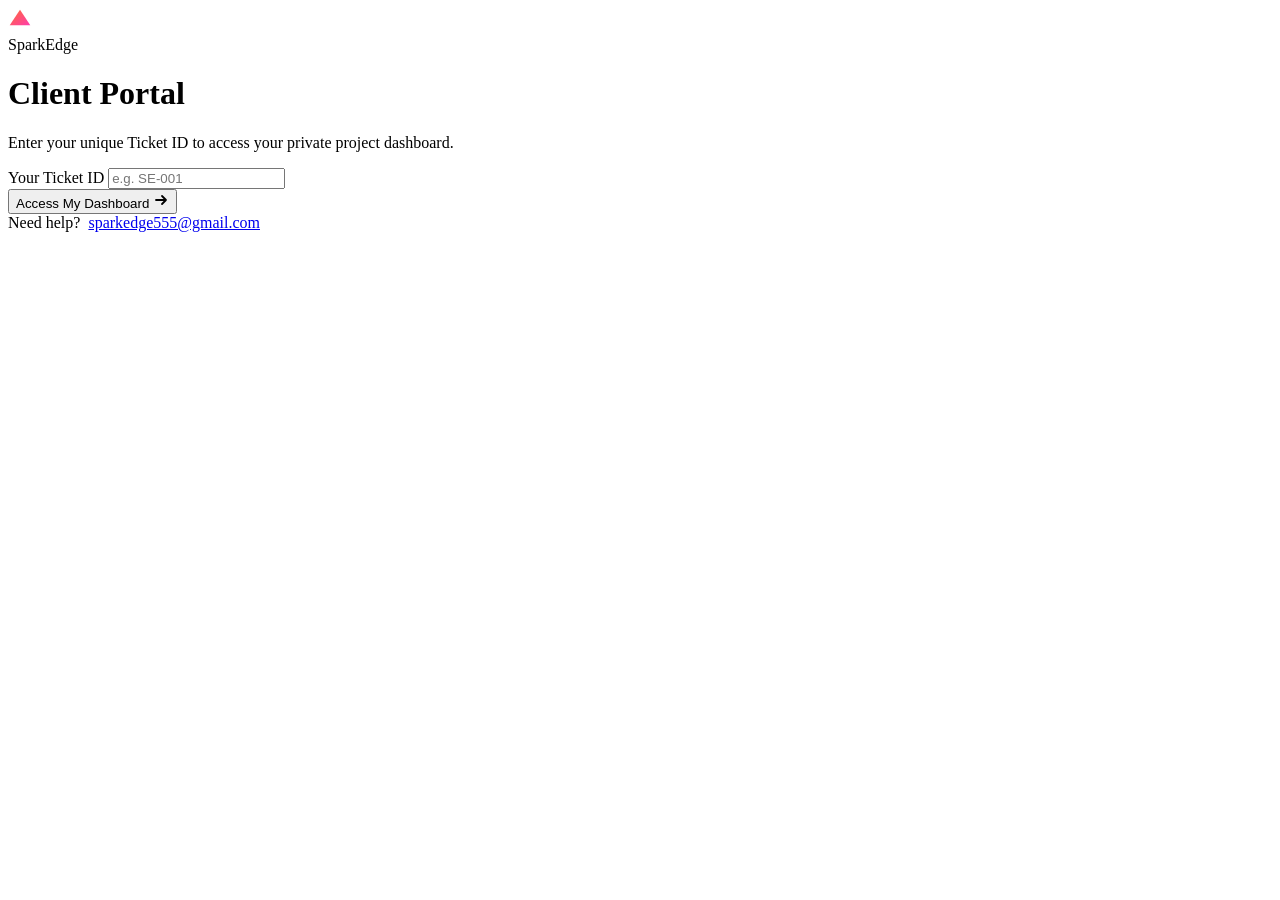
==== index.html @ 5d83d629 "Update index.html" ====
<!DOCTYPE html>
<html lang="en">
<head>
  <meta charset="UTF-8"/>
  <meta name="viewport" content="width=device-width, initial-scale=1.0"/>
  <title>SparkEdge — Client Portal</title>
 <!-- =========================
     FAVICONS & APP ICONS
========================= -->

<!-- Standard Favicon -->
<link rel="icon" type="image/x-icon" href="./favicons/favicon.ico">

<!-- PNG Favicons -->
<link rel="icon" type="image/png" sizes="16x16" href="./favicons/favicon-16x16.png">

<link rel="icon" type="image/png" sizes="32x32" href="./favicons/favicon-32x32.png">

<link rel="icon" type="image/png" sizes="48x48" href="./favicons/favicon-48x48.png">

<!-- Android Chrome -->
<link rel="icon" type="image/png" sizes="192x192" href="./favicons/android-chrome-192x192.png">

<link rel="icon" type="image/png" sizes="512x512" href="./favicons/android-chrome-512x512.png">

<!-- Apple Touch Icon -->
<link rel="apple-touch-icon" sizes="180x180" href="./favicons/apple-touch-icon-180x180.png">

<!-- Web App Manifest -->
<link rel="manifest" href="./favicons/manifest.webmanifest">

<!-- Safari Pinned Tab -->
<link rel="mask-icon" href="./favicons/safari-pinned-tab.svg" color="#ff6a00">

  <link rel="stylesheet" href="style.css">

<!-- Theme Colors -->
<meta name="theme-color" content="#000000">
<meta name="msapplication-TileColor" content="#000000">

<!-- Mobile Web App -->
<meta name="mobile-web-app-capable" content="yes">
<meta name="apple-mobile-web-app-capable" content="yes">
<meta name="apple-mobile-web-app-status-bar-style" content="black-translucent">

<!-- App Name -->
<meta name="application-name" content="SparkEdge">
<meta name="apple-mobile-web-app-title" content="SparkEdge">
<!-- Google Fonts -->
  <link rel="stylesheet" href="style.css"/>
  <link href="https://fonts.googleapis.com/css2?family=Syne:wght@400;600;700;800&family=DM+Sans:wght@300;400;500&display=swap" rel="stylesheet"/>
</head>
<body class="login-page">

  <div class="bg-grid"></div>
  <div class="bg-glow glow-1"></div>
  <div class="bg-glow glow-2"></div>

  <div class="login-wrap">
    <div class="login-card">

      <div class="brand">
        <div class="brand-icon">
          <svg width="24" height="24" viewBox="0 0 28 28" fill="none">
            <polygon points="14,2 26,20 2,20" fill="url(#lg)"/>
            <defs>
              <linearGradient id="lg" x1="0%" y1="0%" x2="100%" y2="100%">
                <stop offset="0%" style="stop-color:#FF6B35"/>
                <stop offset="100%" style="stop-color:#FF3CAC"/>
              </linearGradient>
            </defs>
          </svg>
        </div>
        <span class="brand-name">SparkEdge</span>
      </div>

      <h1 class="login-title">Client Portal</h1>
      <p class="login-sub">Enter your unique Ticket ID to access your private project dashboard.</p>

      <div class="input-group">
        <label for="ticketInput">Your Ticket ID</label>
        <input
          type="text"
          id="ticketInput"
          placeholder="e.g. SE-001"
          autocomplete="off"
          spellcheck="false"
        />
      </div>

      <button class="btn-primary" onclick="accessPortal()">
        Access My Dashboard
        <svg width="16" height="16" viewBox="0 0 16 16" fill="none">
          <path d="M3 8h10M9 4l4 4-4 4" stroke="currentColor" stroke-width="1.8" stroke-linecap="round" stroke-linejoin="round"/>
        </svg>
      </button>

      <p id="errorMsg" class="error-msg" style="display:none">
        ⚠️ Invalid Ticket ID. Please check with your project manager.
      </p>

      <div class="login-footer">
        Need help? &nbsp;<a href="mailto:sparkedge555@gmail.com">sparkedge555@gmail.com</a>
      </div>

    </div>
  </div>

  <script>
    document.getElementById('ticketInput').addEventListener('keydown', function(e) {
      if (e.key === 'Enter') accessPortal();
    });

    function accessPortal() {
      const input    = document.getElementById('ticketInput').value.trim().toUpperCase();
      const errorMsg = document.getElementById('errorMsg');

      /* ──────────────────────────────────────────────────────────
         ADD NEW TICKET IDs HERE each time you onboard a client.
         Example: add 'SE-004' when you create SE-004.html
      ────────────────────────────────────────────────────────── */
      const validTickets = ['SE-001', 'SE-002', 'SE-003', ];

      if (validTickets.includes(input)) {
        errorMsg.style.display = 'none';
        window.location.href = `${input}.html`;   /* flat folder — files are in same folder */
      } else {
        errorMsg.style.display = 'block';
        const inp = document.getElementById('ticketInput');
        inp.classList.add('shake');
        setTimeout(() => inp.classList.remove('shake'), 500);
      }
    }
  </script>

</body>
</html>
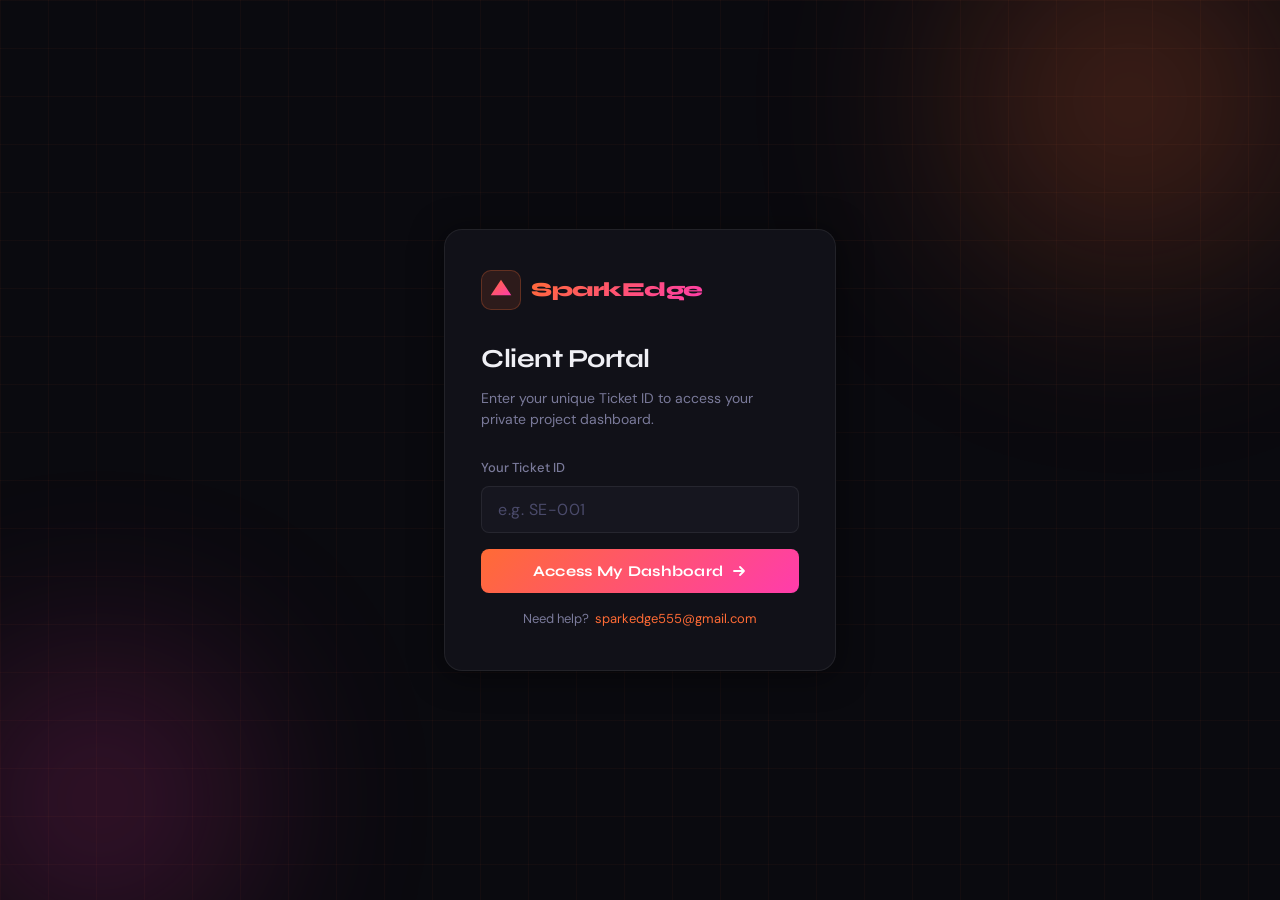
==== commit 67d7e602: "Update index.html" ====
--- a/index.html
+++ b/index.html
@@ -32,7 +32,7 @@
 <!-- Safari Pinned Tab -->
 <link rel="mask-icon" href="./favicons/safari-pinned-tab.svg" color="#ff6a00">
 
-  <link rel="stylesheet" href="style.css">
+  
 
 <!-- Theme Colors -->
 <meta name="theme-color" content="#000000">
--- a/style.css
+++ b/style.css
@@ -0,0 +1,548 @@
+/* ============================================================
+   SparkEdge Client Portal — style.css
+   Project: sparkedge-client-portal
+   Email:   sparkedge555@gmail.com
+   ============================================================ */
+
+:root {
+  --bg:          #0A0A0F;
+  --bg-card:     #111118;
+  --bg-raised:   #16161F;
+  --border:      rgba(255,255,255,0.07);
+  --border-glow: rgba(255,107,53,0.25);
+
+  --accent:      #FF6B35;
+  --accent-2:    #FF3CAC;
+  --accent-fade: rgba(255,107,53,0.12);
+  --accent-fade2:rgba(255,107,53,0.06);
+
+  --text:        #F0F0F5;
+  --text-muted:  #7A7A9A;
+  --text-dim:    #4A4A6A;
+
+  --success:     #22C55E;
+  --warning:     #F59E0B;
+  --danger:      #EF4444;
+  --info:        #3B82F6;
+
+  --radius:      12px;
+  --radius-lg:   18px;
+  --radius-sm:   8px;
+
+  --shadow:      0 4px 32px rgba(0,0,0,0.5);
+  --shadow-card: 0 2px 16px rgba(0,0,0,0.4);
+
+  --font-display: 'Syne', sans-serif;
+  --font-body:    'DM Sans', sans-serif;
+  --transition:   all 0.2s ease;
+}
+
+*, *::before, *::after { box-sizing: border-box; margin: 0; padding: 0; }
+html { scroll-behavior: smooth; }
+body {
+  background: var(--bg);
+  color: var(--text);
+  font-family: var(--font-body);
+  font-size: 15px;
+  line-height: 1.6;
+  min-height: 100vh;
+  -webkit-font-smoothing: antialiased;
+}
+a { color: var(--accent); text-decoration: none; }
+a:hover { text-decoration: underline; }
+
+/* ═══════════════════════════════════════════════════════════
+   LOGIN PAGE
+═══════════════════════════════════════════════════════════ */
+.login-page {
+  display: flex; align-items: center; justify-content: center;
+  min-height: 100vh; position: relative; overflow: hidden;
+}
+.bg-grid {
+  position: fixed; inset: 0;
+  background-image:
+    linear-gradient(rgba(255,107,53,0.04) 1px, transparent 1px),
+    linear-gradient(90deg, rgba(255,107,53,0.04) 1px, transparent 1px);
+  background-size: 48px 48px; pointer-events: none;
+}
+.bg-glow { position: fixed; border-radius: 50%; filter: blur(100px); pointer-events: none; opacity: 0.35; }
+.glow-1 { width:500px;height:500px; background:radial-gradient(circle,#FF6B35,transparent 70%); top:-150px;right:-100px; animation:float1 8s ease-in-out infinite; }
+.glow-2 { width:400px;height:400px; background:radial-gradient(circle,#FF3CAC,transparent 70%); bottom:-100px;left:-100px; animation:float2 10s ease-in-out infinite; }
+@keyframes float1 { 0%,100%{transform:translate(0,0)} 50%{transform:translate(-30px,30px)} }
+@keyframes float2 { 0%,100%{transform:translate(0,0)} 50%{transform:translate(20px,-20px)} }
+
+.login-wrap { position:relative; z-index:10; width:100%; max-width:440px; padding:24px; }
+.login-card {
+  background:var(--bg-card); border:1px solid var(--border);
+  border-radius:var(--radius-lg); padding:40px 36px;
+  box-shadow:var(--shadow); backdrop-filter:blur(20px);
+  animation:slideUp 0.5s ease both;
+}
+@keyframes slideUp { from{opacity:0;transform:translateY(24px)} to{opacity:1;transform:translateY(0)} }
+
+.brand { display:flex; align-items:center; gap:10px; margin-bottom:28px; }
+.brand-icon {
+  width:40px;height:40px; background:var(--accent-fade);
+  border:1px solid var(--border-glow); border-radius:10px;
+  display:flex;align-items:center;justify-content:center;
+}
+.brand-name {
+  font-family:var(--font-display); font-weight:800; font-size:20px;
+  letter-spacing:-0.5px;
+  background:linear-gradient(135deg,#FF6B35,#FF3CAC);
+  -webkit-background-clip:text; -webkit-text-fill-color:transparent; background-clip:text;
+}
+.login-title { font-family:var(--font-display); font-size:26px; font-weight:700; letter-spacing:-0.5px; margin-bottom:8px; }
+.login-sub { color:var(--text-muted); font-size:14px; margin-bottom:28px; line-height:1.5; }
+
+.input-group { margin-bottom:16px; }
+.input-group label { display:block; font-size:13px; font-weight:500; color:var(--text-muted); margin-bottom:8px; }
+.input-group input {
+  width:100%; background:var(--bg-raised); border:1px solid var(--border);
+  border-radius:var(--radius-sm); padding:13px 16px; color:var(--text);
+  font-family:var(--font-display); font-size:16px; font-weight:600;
+  letter-spacing:2px; transition:var(--transition); outline:none;
+}
+.input-group input::placeholder { font-weight:400; letter-spacing:0.5px; color:var(--text-dim); font-family:var(--font-body); }
+.input-group input:focus { border-color:var(--accent); box-shadow:0 0 0 3px var(--accent-fade); }
+
+.btn-primary {
+  width:100%; background:linear-gradient(135deg,#FF6B35,#FF3CAC);
+  color:#fff; border:none; border-radius:var(--radius-sm);
+  padding:13px 20px; font-family:var(--font-display); font-size:15px;
+  font-weight:700; cursor:pointer; display:flex; align-items:center;
+  justify-content:center; gap:8px; transition:var(--transition);
+  margin-bottom:16px; letter-spacing:0.3px; text-decoration:none;
+}
+.btn-primary:hover { opacity:0.9; transform:translateY(-1px); box-shadow:0 8px 24px rgba(255,107,53,0.35); text-decoration:none; color:#fff; }
+.btn-primary:active { transform:translateY(0); }
+
+.error-msg {
+  color:#FCA5A5; background:rgba(239,68,68,0.1); border:1px solid rgba(239,68,68,0.2);
+  border-radius:var(--radius-sm); padding:10px 14px; font-size:13px; margin-bottom:16px;
+}
+.login-footer { text-align:center; font-size:13px; color:var(--text-muted); margin-top:8px; }
+.login-footer a { color:var(--accent); }
+@keyframes shake { 0%,100%{transform:translateX(0)} 20%{transform:translateX(-8px)} 40%{transform:translateX(8px)} 60%{transform:translateX(-6px)} 80%{transform:translateX(6px)} }
+.shake { animation:shake 0.4s ease; }
+
+/* ═══════════════════════════════════════════════════════════
+   DASHBOARD — NAVBAR
+═══════════════════════════════════════════════════════════ */
+.dashboard-page { background:var(--bg); min-height:100vh; }
+
+.navbar {
+  position:sticky; top:0; z-index:100;
+  background:rgba(10,10,15,0.88); backdrop-filter:blur(20px);
+  border-bottom:1px solid var(--border);
+  padding:0 32px; height:64px;
+  display:flex; align-items:center; justify-content:space-between;
+}
+.nav-brand { display:flex; align-items:center; gap:10px; text-decoration:none; }
+.nav-brand:hover { text-decoration:none; }
+.nav-brand-name {
+  font-family:var(--font-display); font-weight:800; font-size:18px;
+  background:linear-gradient(135deg,#FF6B35,#FF3CAC);
+  -webkit-background-clip:text; -webkit-text-fill-color:transparent; background-clip:text;
+}
+.nav-ticket { display:flex; align-items:center; gap:10px; }
+.ticket-badge {
+  background:var(--accent-fade); border:1px solid var(--border-glow);
+  color:var(--accent); font-family:var(--font-display);
+  font-size:12px; font-weight:700; letter-spacing:1px;
+  padding:5px 12px; border-radius:20px;
+}
+.btn-feedback {
+  background:var(--accent-fade); border:1px solid var(--border-glow);
+  color:var(--accent); padding:7px 14px; border-radius:var(--radius-sm);
+  font-size:13px; cursor:pointer; font-family:var(--font-body);
+  transition:var(--transition); text-decoration:none; display:inline-flex; align-items:center; gap:6px;
+}
+.btn-feedback:hover { background:var(--accent); color:#fff; text-decoration:none; }
+.btn-logout {
+  background:var(--bg-raised); border:1px solid var(--border);
+  color:var(--text-muted); padding:7px 14px; border-radius:var(--radius-sm);
+  font-size:13px; cursor:pointer; font-family:var(--font-body);
+  transition:var(--transition); text-decoration:none; display:inline-flex; align-items:center; gap:6px;
+}
+.btn-logout:hover { color:var(--text); border-color:var(--border-glow); text-decoration:none; }
+
+/* ── Layout ── */
+.page-wrap { max-width:1080px; margin:0 auto; padding:40px 24px 80px; }
+
+/* ── Client Hero ── */
+.client-hero { margin-bottom:36px; padding-bottom:32px; border-bottom:1px solid var(--border); }
+.client-hero-top { display:flex; align-items:flex-start; justify-content:space-between; gap:16px; flex-wrap:wrap; margin-bottom:24px; }
+.client-greeting { font-size:13px; color:var(--text-muted); font-weight:400; margin-bottom:6px; text-transform:uppercase; letter-spacing:1.5px; }
+.client-name { font-family:var(--font-display); font-size:32px; font-weight:800; letter-spacing:-1px; line-height:1.1; margin-bottom:6px; }
+.client-project { color:var(--text-muted); font-size:15px; }
+.client-project strong { color:var(--text); }
+
+/* ── Status Pill ── */
+.status-pill { display:inline-flex; align-items:center; gap:7px; padding:8px 16px; border-radius:24px; font-size:13px; font-weight:600; border:1px solid; white-space:nowrap; flex-shrink:0; }
+.status-pill .dot { width:7px; height:7px; border-radius:50%; }
+.status-pill.not-started { color:var(--text-muted); background:rgba(122,122,154,0.1); border-color:rgba(122,122,154,0.2); }
+.status-pill.not-started .dot { background:var(--text-muted); }
+.status-pill.in-progress { color:var(--warning); background:rgba(245,158,11,0.1); border-color:rgba(245,158,11,0.25); }
+.status-pill.in-progress .dot { background:var(--warning); animation:blink 1.5s infinite; }
+.status-pill.completed { color:var(--success); background:rgba(34,197,94,0.1); border-color:rgba(34,197,94,0.25); }
+.status-pill.completed .dot { background:var(--success); }
+@keyframes blink { 0%,100%{opacity:1} 50%{opacity:0.35} }
+
+/* ── Progress bar ── */
+.progress-section { }
+.progress-header { display:flex; justify-content:space-between; align-items:center; margin-bottom:10px; }
+.progress-label { font-size:13px; color:var(--text-muted); font-weight:500; }
+.progress-pct { font-family:var(--font-display); font-size:22px; font-weight:800; color:var(--accent); }
+.progress-track { height:8px; background:var(--bg-raised); border-radius:99px; overflow:hidden; border:1px solid var(--border); }
+.progress-fill {
+  height:100%; background:linear-gradient(90deg,#FF6B35,#FF3CAC);
+  border-radius:99px; transition:width 1.2s cubic-bezier(.4,0,.2,1);
+  position:relative; overflow:hidden;
+}
+.progress-fill::after {
+  content:''; position:absolute; inset:0;
+  background:linear-gradient(90deg,transparent 0%,rgba(255,255,255,0.25) 50%,transparent 100%);
+  animation:shimmer 2s infinite;
+}
+@keyframes shimmer { 0%{transform:translateX(-100%)} 100%{transform:translateX(100%)} }
+
+/* ── Cards ── */
+.cards-grid { display:grid; grid-template-columns:repeat(auto-fit,minmax(280px,1fr)); gap:20px; }
+.card { background:var(--bg-card); border:1px solid var(--border); border-radius:var(--radius-lg); padding:24px; box-shadow:var(--shadow-card); transition:var(--transition); }
+.card:hover { border-color:var(--border-glow); }
+.card-header { display:flex; align-items:center; gap:10px; margin-bottom:20px; }
+.card-icon { width:36px;height:36px; border-radius:var(--radius-sm); background:var(--accent-fade); display:flex;align-items:center;justify-content:center; font-size:16px; flex-shrink:0; }
+.card-title { font-family:var(--font-display); font-size:13px; font-weight:700; color:var(--text-muted); text-transform:uppercase; letter-spacing:1px; }
+.stat-value { font-family:var(--font-display); font-size:28px; font-weight:800; letter-spacing:-1px; line-height:1; margin-bottom:4px; }
+.stat-label { font-size:13px; color:var(--text-muted); }
+
+/* ── Section card ── */
+.section-card { background:var(--bg-card); border:1px solid var(--border); border-radius:var(--radius-lg); padding:28px; margin-bottom:24px; box-shadow:var(--shadow-card); transition:var(--transition); }
+.section-card:hover { border-color:var(--border-glow); }
+.section-sub-label { font-size:12px; text-transform:uppercase; letter-spacing:1px; color:var(--text-dim); margin-bottom:12px; font-weight:600; }
+
+/* ═══════════════════════════════════════════════════════════
+   PAYMENT TRACKER
+═══════════════════════════════════════════════════════════ */
+
+/* Discount banner */
+.discount-banner {
+  display:flex; align-items:center; justify-content:space-between; gap:12px;
+  background:linear-gradient(135deg,rgba(34,197,94,0.08),rgba(34,197,94,0.04));
+  border:1px solid rgba(34,197,94,0.2); border-radius:var(--radius-sm);
+  padding:14px 18px; margin-bottom:20px; flex-wrap:wrap;
+}
+.discount-left { display:flex; align-items:center; gap:12px; }
+.discount-emoji { font-size:24px; flex-shrink:0; }
+.discount-title { font-size:14px; font-weight:600; color:var(--text); }
+.discount-title em { color:var(--success); font-style:normal; }
+.discount-saved { font-size:13px; color:var(--text-muted); margin-top:2px; }
+.discount-saved strong { color:var(--success); }
+.discount-pill { background:rgba(34,197,94,0.15); border:1px solid rgba(34,197,94,0.3); color:var(--success); font-family:var(--font-display); font-size:15px; font-weight:800; padding:6px 14px; border-radius:20px; white-space:nowrap; }
+
+/* Payment summary */
+.payment-summary-grid { display:grid; grid-template-columns:repeat(3,1fr); gap:12px; margin-bottom:4px; }
+.pay-box { background:var(--bg-raised); border:1px solid var(--border); border-radius:var(--radius-sm); padding:14px 16px; }
+.pay-box.green { border-color:rgba(34,197,94,0.2); background:rgba(34,197,94,0.05); }
+.pay-box.amber { border-color:rgba(245,158,11,0.2); background:rgba(245,158,11,0.05); }
+.pay-box-label { font-size:12px; color:var(--text-muted); margin-bottom:6px; font-weight:500; }
+.pay-box-value { font-family:var(--font-display); font-size:20px; font-weight:800; letter-spacing:-0.5px; }
+.pay-box.green .pay-box-value { color:var(--success); }
+.pay-box.amber .pay-box-value { color:var(--warning); }
+.pay-box-original { font-size:11px; color:var(--text-dim); margin-top:4px; }
+
+/* Payment stages */
+.stages-list { display:flex; flex-direction:column; gap:10px; }
+.stage-item { display:flex; align-items:center; gap:12px; padding:13px 16px; background:var(--bg-raised); border-radius:var(--radius-sm); border:1px solid var(--border); }
+.stage-dot { width:10px; height:10px; border-radius:50%; flex-shrink:0; }
+.stage-dot.paid    { background:var(--success); }
+.stage-dot.pending { background:var(--warning); }
+.stage-dot.upcoming{ background:var(--text-dim); }
+.stage-info { flex:1; display:flex; flex-direction:column; gap:2px; }
+.stage-name { font-size:14px; font-weight:500; }
+.stage-note { font-size:12px; color:var(--text-muted); }
+.stage-amount { font-family:var(--font-display); font-weight:700; font-size:14px; white-space:nowrap; }
+.stage-status { font-size:11px; padding:4px 10px; border-radius:12px; font-weight:600; white-space:nowrap; }
+.stage-status.paid    { background:rgba(34,197,94,0.12); color:var(--success); }
+.stage-status.pending { background:rgba(245,158,11,0.12); color:var(--warning); }
+.stage-status.upcoming{ background:rgba(122,122,154,0.1); color:var(--text-muted); }
+
+/* ═══════════════════════════════════════════════════════════
+   FREEBIES / FREE SERVICES
+═══════════════════════════════════════════════════════════ */
+.freebies-list { display:flex; flex-direction:column; gap:10px; }
+.freebie-item {
+  display:flex; align-items:center; gap:14px;
+  padding:14px 16px; border-radius:var(--radius-sm); border:1px solid;
+  transition:var(--transition);
+}
+.freebie-item.active {
+  background:linear-gradient(135deg,rgba(255,107,53,0.06),rgba(255,60,172,0.04));
+  border-color:var(--border-glow);
+}
+.freebie-item.inactive { background:var(--bg-raised); border-color:var(--border); opacity:0.5; }
+.freebie-icon { font-size:22px; flex-shrink:0; }
+.freebie-info { flex:1; }
+.freebie-name { font-size:14px; font-weight:600; }
+.freebie-note { font-size:12px; color:var(--text-muted); margin-top:3px; }
+.freebie-badge { font-size:11px; padding:4px 12px; border-radius:12px; font-weight:700; white-space:nowrap; }
+.freebie-badge.included { background:var(--accent-fade); border:1px solid var(--border-glow); color:var(--accent); }
+.freebie-badge.not-included { background:rgba(122,122,154,0.1); color:var(--text-dim); border:1px solid var(--border); }
+
+/* ═══════════════════════════════════════════════════════════
+   FILES
+═══════════════════════════════════════════════════════════ */
+.files-list { display:flex; flex-direction:column; gap:10px; }
+.file-item {
+  display:flex; align-items:center; gap:12px;
+  padding:13px 16px; background:var(--bg-raised);
+  border-radius:var(--radius-sm); border:1px solid var(--border);
+  text-decoration:none; color:var(--text); transition:var(--transition);
+}
+.file-item:hover { border-color:var(--border-glow); background:var(--accent-fade2); transform:translateX(4px); text-decoration:none; color:var(--text); }
+.file-icon { font-size:20px; flex-shrink:0; }
+.file-name { flex:1; font-size:14px; font-weight:500; }
+.file-info { flex:1; display:flex; flex-direction:column; gap:2px; }
+.file-desc { font-size:12px; color:var(--text-muted); }
+.file-type { font-size:11px; color:var(--text-dim); padding:3px 8px; border-radius:8px; background:var(--border); }
+.file-arrow { color:var(--text-dim); font-size:14px; }
+.doc-file { border-left:3px solid var(--accent); }
+.empty-state { color:var(--text-muted); font-size:14px; }
+
+/* ═══════════════════════════════════════════════════════════
+   DELIVERABLES
+═══════════════════════════════════════════════════════════ */
+.deliverable-item {
+  display:flex; align-items:center; gap:10px;
+  padding:11px 14px; background:var(--bg-raised);
+  border-radius:var(--radius-sm); border:1px solid var(--border); font-size:14px;
+}
+.deliverable-item.done { border-color:rgba(34,197,94,0.15); }
+.deliverable-check { font-size:16px; width:18px; text-align:center; flex-shrink:0; }
+.deliverable-item:not(.done) .deliverable-check { color:var(--text-dim); }
+.deliverable-item.done .deliverable-check { color:var(--success); }
+.deliverable-name { flex:1; }
+.deliverable-item:not(.done) .deliverable-name { color:var(--text-muted); }
+.done-badge { font-size:11px; padding:2px 8px; border-radius:8px; background:rgba(34,197,94,0.12); color:var(--success); font-weight:600; }
+.free-badge { font-size:10px; padding:2px 8px; border-radius:8px; background:var(--accent-fade); color:var(--accent); font-weight:700; border:1px solid var(--border-glow); letter-spacing:0.5px; }
+
+/* ═══════════════════════════════════════════════════════════
+   TIMELINE
+═══════════════════════════════════════════════════════════ */
+.timeline { position:relative; padding-left:24px; }
+.timeline::before { content:''; position:absolute; left:6px; top:0; bottom:0; width:2px; background:linear-gradient(to bottom,var(--accent),transparent); border-radius:2px; }
+.timeline-item { position:relative; margin-bottom:24px; }
+.timeline-item:last-child { margin-bottom:0; }
+.timeline-dot { position:absolute; left:-20px; top:4px; width:12px; height:12px; border-radius:50%; border:2px solid var(--bg-card); background:var(--accent); box-shadow:0 0 0 3px var(--accent-fade); }
+.timeline-dot.muted { background:var(--text-dim); box-shadow:none; }
+.timeline-date { font-size:11px; color:var(--text-dim); font-weight:500; text-transform:uppercase; letter-spacing:1px; margin-bottom:4px; }
+.timeline-text { font-size:14px; color:var(--text); line-height:1.5; }
+.timeline-tag { display:inline-block; margin-top:6px; font-size:11px; padding:2px 8px; border-radius:8px; background:var(--accent-fade); color:var(--accent); font-weight:600; }
+
+/* ── Note box ── */
+.note-box { background:var(--accent-fade2); border:1px solid var(--border-glow); border-radius:var(--radius-sm); padding:16px 18px; font-size:14px; color:var(--text-muted); line-height:1.7; }
+.note-box strong { color:var(--text); }
+.note-box a { color:var(--accent); }
+
+/* ═══════════════════════════════════════════════════════════
+   FOOTER
+═══════════════════════════════════════════════════════════ */
+.dashboard-footer { border-top:1px solid var(--border); padding:20px 32px; }
+.footer-inner { max-width:1080px; margin:0 auto; display:flex; align-items:center; justify-content:space-between; gap:16px; flex-wrap:wrap; }
+.footer-left { display:flex; align-items:center; gap:10px; font-size:13px; color:var(--text-dim); flex-wrap:wrap; }
+.footer-brand { font-family:var(--font-display); font-weight:800; font-size:14px; color:var(--accent); }
+.footer-sep { color:var(--text-dim); }
+.footer-left a { color:var(--text-muted); font-size:13px; }
+.footer-left a:hover { color:var(--accent); }
+.footer-right { display:flex; align-items:center; gap:10px; }
+.footer-link { color:var(--text-muted); font-size:13px; padding:7px 14px; border-radius:var(--radius-sm); border:1px solid var(--border); transition:var(--transition); }
+.footer-link:hover { color:var(--accent); border-color:var(--border-glow); text-decoration:none; }
+.footer-referral-btn {
+  background:linear-gradient(135deg,#FF6B35,#FF3CAC);
+  color:#fff; border:none; border-radius:var(--radius-sm);
+  padding:8px 18px; font-family:var(--font-body); font-size:13px;
+  font-weight:600; cursor:pointer; transition:var(--transition);
+}
+.footer-referral-btn:hover { opacity:0.88; transform:translateY(-1px); box-shadow:0 6px 20px rgba(255,107,53,0.35); }
+
+/* ═══════════════════════════════════════════════════════════
+   POPUP / MODAL
+═══════════════════════════════════════════════════════════ */
+.popup-overlay {
+  position:fixed; inset:0; z-index:1000;
+  background:rgba(0,0,0,0.75); backdrop-filter:blur(6px);
+  display:flex; align-items:center; justify-content:center;
+  padding:24px; opacity:0; pointer-events:none;
+  transition:opacity 0.25s ease;
+}
+.popup-overlay.open { opacity:1; pointer-events:all; }
+.popup-card {
+  background:var(--bg-card); border:1px solid var(--border);
+  border-radius:var(--radius-lg); padding:36px;
+  max-width:600px; width:100%; max-height:90vh; overflow-y:auto;
+  position:relative; box-shadow:0 24px 80px rgba(0,0,0,0.7);
+  transform:translateY(20px); transition:transform 0.25s ease;
+}
+.popup-overlay.open .popup-card { transform:translateY(0); }
+.popup-close {
+  position:absolute; top:16px; right:16px;
+  background:var(--bg-raised); border:1px solid var(--border);
+  color:var(--text-muted); width:32px; height:32px; border-radius:50%;
+  font-size:14px; cursor:pointer; display:flex; align-items:center; justify-content:center;
+  transition:var(--transition);
+}
+.popup-close:hover { color:var(--text); border-color:var(--border-glow); }
+
+/* ── Referral popup specifics ── */
+.referral-header { text-align:center; margin-bottom:28px; }
+.referral-emoji { font-size:48px; margin-bottom:12px; }
+.referral-title { font-family:var(--font-display); font-size:22px; font-weight:800; letter-spacing:-0.5px; margin-bottom:8px; }
+.referral-sub { color:var(--text-muted); font-size:14px; line-height:1.5; }
+
+.referral-steps { display:flex; flex-direction:column; gap:14px; margin-bottom:28px; }
+.referral-step {
+  display:flex; gap:14px; align-items:flex-start;
+  padding:14px 16px; background:var(--bg-raised);
+  border-radius:var(--radius-sm); border:1px solid var(--border);
+}
+.step-num {
+  width:28px; height:28px; border-radius:50%; flex-shrink:0;
+  background:linear-gradient(135deg,#FF6B35,#FF3CAC);
+  color:#fff; font-family:var(--font-display); font-size:13px; font-weight:800;
+  display:flex; align-items:center; justify-content:center;
+}
+.step-text { display:flex; flex-direction:column; gap:3px; }
+.step-text strong { font-size:14px; font-weight:600; color:var(--text); }
+.step-text span { font-size:13px; color:var(--text-muted); line-height:1.4; }
+
+.referral-rewards { display:flex; flex-direction:column; gap:14px; margin-bottom:24px; }
+.reward-card {
+  border-radius:var(--radius-sm); border:1px solid; padding:18px;
+}
+.reward-card.web-dev { background:rgba(59,130,246,0.06); border-color:rgba(59,130,246,0.2); }
+.reward-card.design-brand { background:rgba(255,107,53,0.06); border-color:var(--border-glow); }
+
+.reward-top { display:flex; gap:12px; align-items:flex-start; margin-bottom:14px; }
+.reward-emoji { font-size:24px; flex-shrink:0; }
+.reward-category { font-family:var(--font-display); font-size:14px; font-weight:700; margin-bottom:4px; }
+.reward-total { font-size:13px; color:var(--text-muted); }
+.reward-card.web-dev .reward-total { color:var(--info); font-weight:600; }
+.reward-card.design-brand .reward-total { color:var(--accent); font-weight:600; }
+
+.reward-split { display:flex; align-items:center; gap:10px; }
+.split-box { flex:1; background:rgba(255,255,255,0.04); border:1px solid var(--border); border-radius:var(--radius-sm); padding:12px; text-align:center; display:flex; flex-direction:column; gap:2px; }
+.split-box.you   { border-color:rgba(34,197,94,0.3); }
+.split-box.friend{ border-color:rgba(59,130,246,0.3); }
+.split-label { font-size:11px; color:var(--text-dim); text-transform:uppercase; letter-spacing:0.8px; font-weight:600; }
+.split-amt { font-family:var(--font-display); font-size:22px; font-weight:800; }
+.split-box.you .split-amt    { color:var(--success); }
+.split-box.friend .split-amt { color:var(--info); }
+.split-sub { font-size:11px; color:var(--text-dim); }
+.split-plus { font-family:var(--font-display); font-size:20px; font-weight:800; color:var(--text-dim); flex-shrink:0; }
+.reward-note { font-size:12px; color:var(--text-muted); margin-top:12px; font-style:italic; }
+
+.referral-terms {
+  background:var(--bg-raised); border:1px solid var(--border);
+  border-radius:var(--radius-sm); padding:14px 16px;
+  font-size:13px; color:var(--text-muted); line-height:1.6;
+  margin-bottom:20px;
+}
+.referral-terms strong { color:var(--text); }
+.referral-terms a { color:var(--accent); }
+.referral-cta { margin-top:0; width:100%; justify-content:center; }
+
+/* ─── Responsive ─── */
+@media (max-width:640px) {
+  .navbar { padding:0 16px; }
+  .nav-ticket { gap:6px; }
+  .btn-feedback { display:none; }
+  .page-wrap { padding:24px 16px 60px; }
+  .login-card { padding:28px 20px; }
+  .client-name { font-size:24px; }
+  .cards-grid { grid-template-columns:1fr; }
+  .client-hero-top { flex-direction:column; }
+  .payment-summary-grid { grid-template-columns:1fr; }
+  .reward-split { flex-direction:column; }
+  .split-plus { transform:rotate(90deg); }
+  .footer-inner { flex-direction:column; align-items:flex-start; gap:12px; }
+  .dashboard-footer { padding:20px 16px; }
+  .popup-card { padding:24px 18px; }
+}
+@media (max-width:400px) {
+  .referral-title { font-size:18px; }
+}
+
+/* ─── Bill Details Box (Swiggy-style) ─── */
+.bill-box {
+  background: linear-gradient(135deg, rgba(255,107,53,.04), rgba(255,60,172,.02));
+  border: 1px solid rgba(255,107,53,.18);
+  border-radius: 14px;
+  padding: 18px 20px 4px;
+  margin-bottom: 20px;
+}
+.bill-title {
+  font-family: 'Syne', sans-serif;
+  font-size: 13px;
+  font-weight: 800;
+  color: var(--text);
+  letter-spacing: .5px;
+  margin-bottom: 6px;
+}
+.bill-row {
+  display: flex;
+  align-items: center;
+  justify-content: space-between;
+  padding: 11px 0;
+  border-bottom: 1px solid rgba(255,255,255,.04);
+  gap: 10px;
+}
+.bill-row:last-of-type { border-bottom: none; }
+.bill-row-discount {}
+.bill-label {
+  font-size: 13px;
+  color: #9A9ABA;
+  display: flex;
+  align-items: center;
+  gap: 8px;
+  flex-wrap: wrap;
+}
+.bill-value {
+  font-size: 13px;
+  font-weight: 700;
+  color: #F0F0FA;
+  white-space: nowrap;
+}
+.bill-green { color: #22C55E !important; }
+.bill-saved-badge {
+  background: rgba(34,197,94,.15);
+  border: 1px solid rgba(34,197,94,.3);
+  color: #22C55E;
+  font-size: 10px;
+  font-weight: 700;
+  padding: 2px 8px;
+  border-radius: 20px;
+}
+.bill-divider {
+  height: 1px;
+  background: rgba(255,255,255,.08);
+  margin: 4px 0;
+}
+.bill-grand {
+  padding: 14px 0 10px !important;
+  border-bottom: none !important;
+}
+.bill-savings-strip {
+  background: rgba(34,197,94,.10);
+  border: 1px solid rgba(34,197,94,.25);
+  border-radius: 8px;
+  padding: 10px 14px;
+  display: flex;
+  justify-content: space-between;
+  align-items: center;
+  font-size: 13px;
+  font-weight: 700;
+  color: #22C55E;
+  margin-top: 4px;
+  margin-bottom: 4px;
+}
